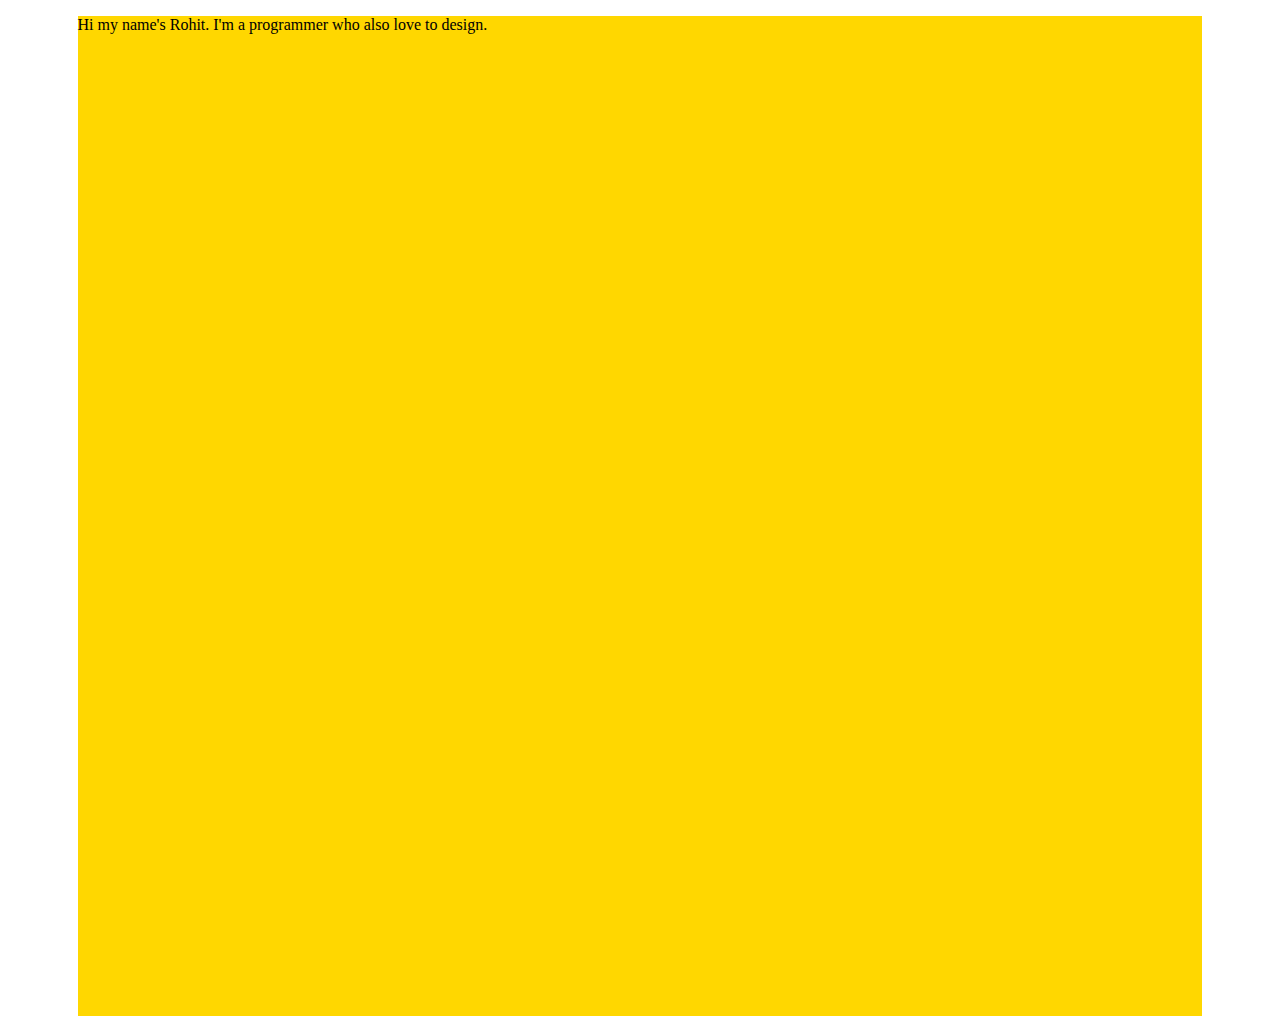
==== index.html @ 49649c38 "Added basic div container and intro text to html file, and basic color and alignment to css file." ====
<!DOCTYPE html>
<html lang="en">

	<head>
		<title>Portfolio</title>
		<meta charset="utf-8">
		<link rel="stylesheet" href="index.css">
	</head>

	<body>
	
		<div id="intro-content">
			<p> Hi my name's Rohit. I'm a programmer who also love to design. </p>

		</div>

	</body>


</html>
---- index.css ----
#intro-content {
  margin-left: 5.5%;
  margin-right: 5.5%;
  background-color: gold;
  height:1000px;
}
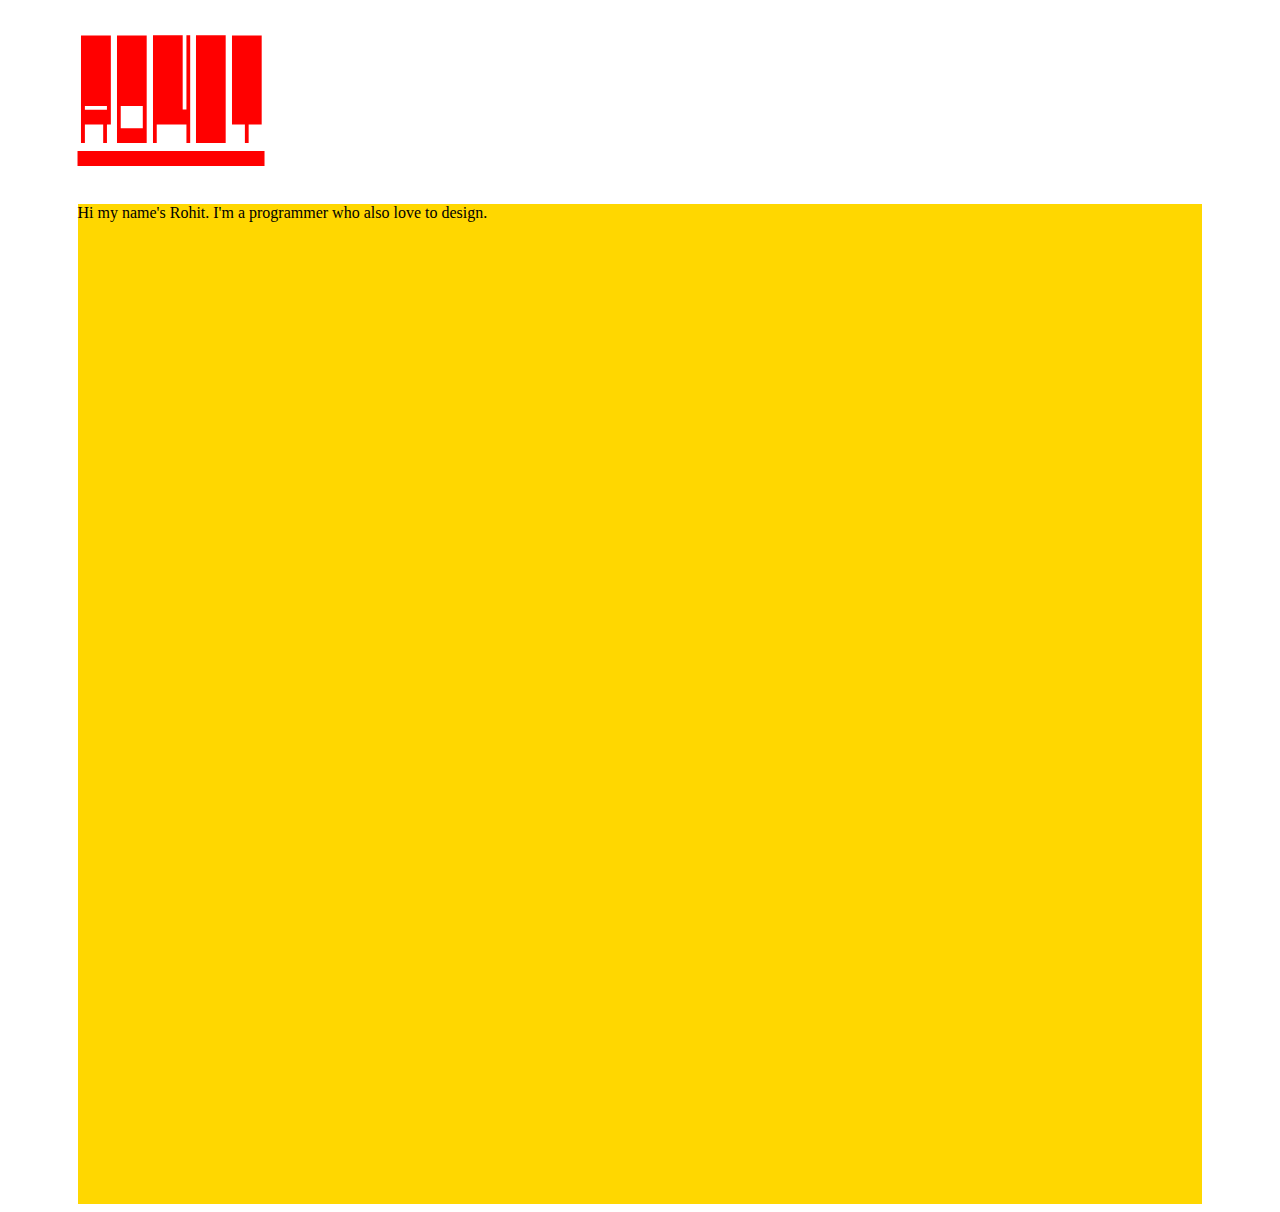
==== commit e474e18e: "Added logo text to html, styling to css, and corresponding font file." ====
--- a/index.html
+++ b/index.html
@@ -8,10 +8,11 @@
 	</head>
 
 	<body>
-	
+		<div id="logo">
+			<a href="index.html">Rohit</a>
+		</div>
 		<div id="intro-content">
 			<p> Hi my name's Rohit. I'm a programmer who also love to design. </p>
-
 		</div>
 
 	</body>
--- a/index.css
+++ b/index.css
@@ -1,9 +1,25 @@
 
 #intro-content {
-  margin-left: 5.5%;
-  margin-right: 5.5%;
-  background-color: gold;
-  height:1000px;
+	margin-left: 5.5%;
+	margin-right: 5.5%;
+	background-color: gold;
+	height:1000px;
 }
 
+#logo {
+	color: red;
+    	font-family: BLOCKS;
+    	font-size: 150px;
+	padding-left:5.5%;
 
+}
+
+a {
+	color: red;
+}
+
+@font-face {
+    	font-family: BLOCKS;
+    	src: url(fonts/BLOCKS-ONBLOCKS.otf);
+}
+
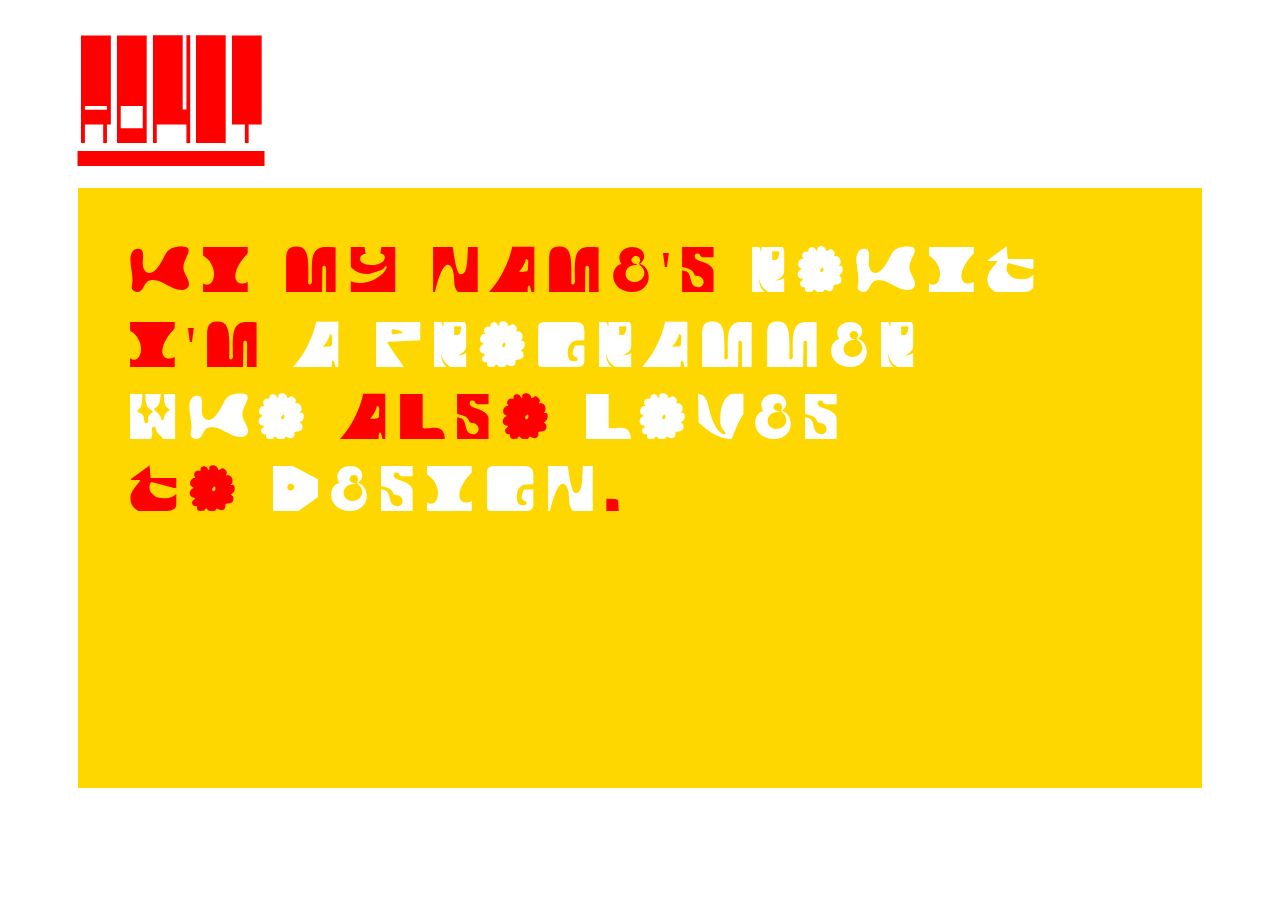
==== commit 40b4d6f8: "Added styling to intro text and corresponding font file." ====
--- a/index.html
+++ b/index.html
@@ -12,7 +12,11 @@
 			<a href="index.html">Rohit</a>
 		</div>
 		<div id="intro-content">
-			<p> Hi my name's Rohit. I'm a programmer who also love to design. </p>
+
+			<p>Hi my name's <span class="white">Rohit</span></p>
+			<p>I'm  <span class="white">a programmer</span></p>
+			<p><span class="white">who</span> also  <span class="white">loves</span></p>
+			<p>to <span class="white">design</span>.</p>
 		</div>
 
 	</body>
--- a/index.css
+++ b/index.css
@@ -3,7 +3,21 @@
 	margin-left: 5.5%;
 	margin-right: 5.5%;
 	background-color: gold;
-	height:1000px;
+	height:500px;
+
+	color: red;
+  	font-family: DTDumplingDisplay;
+	font-size: 60px;
+	letter-spacing: .15em;
+	
+	padding: 50px;
+
+}
+
+p {
+
+	margin: 0;
+
 }
 
 #logo {
@@ -14,12 +28,23 @@
 
 }
 
+.white {
+
+	color: white;
+
+}
+
 a {
 	color: red;
 }
 
 @font-face {
     	font-family: BLOCKS;
-    	src: url(fonts/BLOCKS-ONBLOCKS.otf);
+    	src: url(./fonts/BLOCKS-ONBLOCKS.otf);
 }
 
+@font-face {
+    	font-family: DTDumplingDisplay;
+    	src: url(./fonts/DTDumplingDisplay-Regular.otf);
+}
+
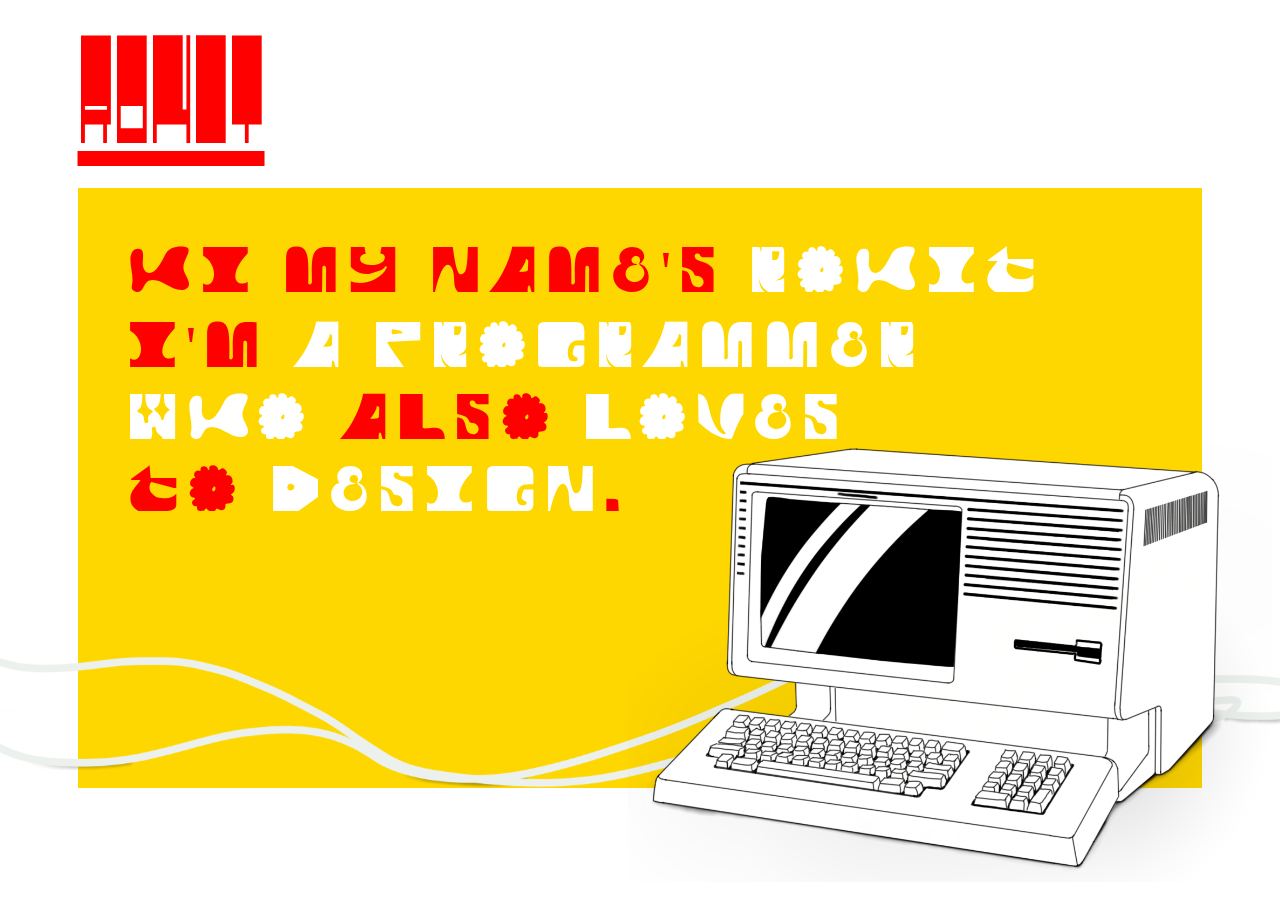
==== commit 541f8352: "Added hyperlinked computer artwork with hover animations displaying text." ====
--- a/index.html
+++ b/index.html
@@ -12,12 +12,22 @@
 			<a href="index.html">Rohit</a>
 		</div>
 		<div id="intro-content">
+			<p>Hi my name's <span class="white">Rohit </span></p>
+			<p>I'm<span class="white"> a programmer </span></p>
+			<p><span class="white">who </span>also <span class="white">loves </span></p>
+			<p>to <span class="white">design</span>.</p>
+	
+			<img id="cables" src="./images/cables.png" alt="cables">
 
-			<p>Hi my name's <span class="white">Rohit</span></p>
-			<p>I'm  <span class="white">a programmer</span></p>
-			<p><span class="white">who</span> also  <span class="white">loves</span></p>
-			<p>to <span class="white">design</span>.</p>
+			<a href="resume.html">
+				<div id="lisa-artwork">
+					<img class="computer" src="./images/computer1.png" alt="computer1">
+					<img class="computer" src="./images/computer2.png" alt="computer2">
+				</div>
+			</a>
+
 		</div>
+		
 
 	</body>
 
--- a/index.css
+++ b/index.css
@@ -12,6 +12,39 @@
 	
 	padding: 50px;
 
+}
+
+#lisa-artwork {
+	position: relative;
+	!padding-left: 500px;
+}
+
+.computer {
+	position: absolute;
+    	height: 450px; 
+
+	left: 500px;
+	top: -100px;
+}
+
+#cables {
+
+	position: absolute;
+	height: 300px;
+
+	left: -225px;
+	top: 500px;
+
+}
+
+#lisa-artwork img:last-child {
+	display: none;  
+}
+#lisa-artwork:hover img:last-child {
+ 	display: inline;  
+}
+#lisa-artwork:hover img:first-child {
+	display: none;  
 }
 
 p {
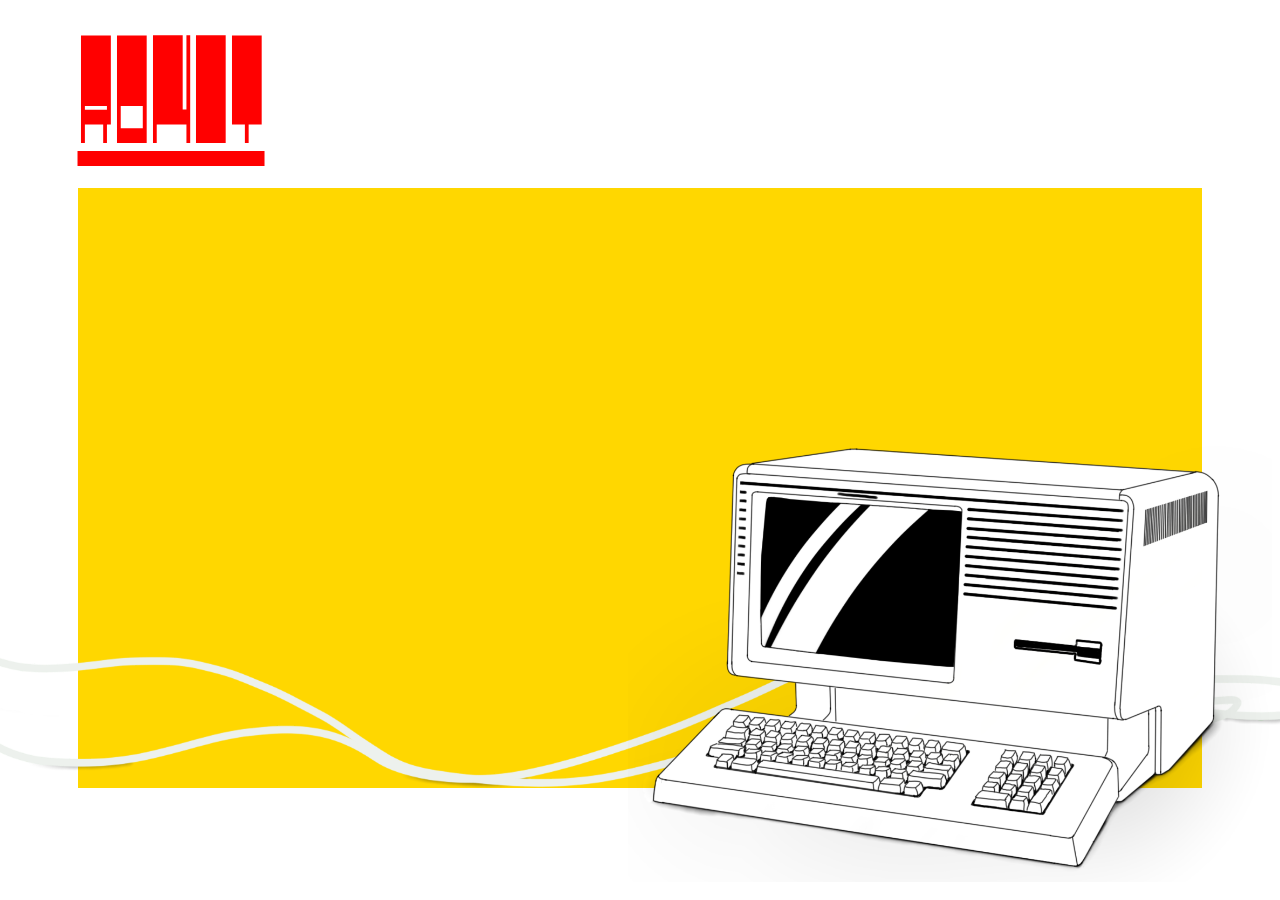
==== commit c85d0d2e: "Added typing animation to index page." ====
--- a/index.html
+++ b/index.html
@@ -12,19 +12,27 @@
 			<a href="index.html">Rohit</a>
 		</div>
 		<div id="intro-content">
-			<p>Hi my name's <span class="white">Rohit </span></p>
-			<p>I'm<span class="white"> a programmer </span></p>
-			<p><span class="white">who </span>also <span class="white">loves </span></p>
-			<p>to <span class="white">design</span>.</p>
-	
+			<div id="intro-text">
+				<p class="text">Hi my name's <span class="white">Rohit </span></p>
+				<p class="text">I'm<span class="white"> a programmer </span></p>
+				<p class="text"><span class="white">who </span>also <span class="white">loves </span></p>
+				<p class="text">to <span class="white">design</span>.</p>
+			</div>
+
 			<img id="cables" src="./images/cables.png" alt="cables">
+			
+			<div id="lisa-artwork">
 
-			<a href="resume.html">
-				<div id="lisa-artwork">
-					<img class="computer" src="./images/computer1.png" alt="computer1">
-					<img class="computer" src="./images/computer2.png" alt="computer2">
-				</div>
-			</a>
+				<a href="resume.html"><img id="screen-off" src="./images/computer1.png" alt="computer1"></a>
+				<a href="resume.html"><img id="screen-on" src="./images/computer2.png" alt="computer2"></a>
+
+			</div>
+
+			<div id="fingerprint-container">
+
+				<a href="bio.html"><img id="fingerprint" src="./images/fingerprint.png" alt="fingerprint"></a>
+
+			</div>
 
 		</div>
 		
--- a/index.css
+++ b/index.css
@@ -4,28 +4,49 @@
 	margin-right: 5.5%;
 	background-color: gold;
 	height:500px;
+	
+	padding: 50px;
+
+}
+
+#intro-text {
+
+	margin-right: 15%;
+
+}
+
+.text {
 
 	color: red;
   	font-family: DTDumplingDisplay;
 	font-size: 60px;
-	letter-spacing: .15em;
-	
-	padding: 50px;
+
+	overflow: hidden;
+  	border-right: .15em solid red;
+  	white-space: nowrap;
+  	margin: 0;
+  	letter-spacing: .15em;
 
 }
 
 #lisa-artwork {
 	position: relative;
-	!padding-left: 500px;
-}
-
-.computer {
+}
+
+#screen-off {
 	position: absolute;
     	height: 450px; 
 
 	left: 500px;
 	top: -100px;
 }
+#screen-on {
+	position: absolute;
+    	height: 450px; 
+
+	left: 500px;
+	top: -100px;
+}
 
 #cables {
 
@@ -37,15 +58,43 @@
 
 }
 
-#lisa-artwork img:last-child {
+
+#fingerprint {
+
+	position: absolute;
+	height: 150px;
+
+	left: 1050px;
+	top: 250px;
+
+	transform: rotate(26.5deg);
+
+}
+
+#lisa-artwork img#screen-on {
 	display: none;  
 }
-#lisa-artwork:hover img:last-child {
+#lisa-artwork:hover img#screen-on {
  	display: inline;  
 }
-#lisa-artwork:hover img:first-child {
+#lisa-artwork:hover img#screen-off {
 	display: none;  
 }
+
+#fingerprint-container { 
+
+	opacity: 0%;
+	transition: all 1s ease;
+
+}
+
+#lisa-artwork:hover + #fingerprint-container { 
+
+	opacity: 100%;
+	transition: all 5s ease;
+
+}
+
 
 p {
 
@@ -61,6 +110,100 @@
 
 }
 
+
+#intro-text p:nth-child(1) {
+	opacity: 0;
+	animation:
+	typing-line1 3.5s steps(30, end) forwards,
+    	cursor .5s step-end infinite;
+}
+#intro-text p:nth-child(2) {
+  	opacity: 0;
+  	animation: 
+   	typing-line2 3.5s steps(30, end) forwards,
+    	cursor .5s step-end infinite;
+  	animation-delay: 3.7s;
+}
+#intro-text p:nth-child(3) {
+  	opacity: 0;
+  	animation: 
+    	typing-line3 3.5s steps(30, end) forwards,
+    	cursor .5s step-end infinite;
+  	animation-delay: 7.4s;
+}
+#intro-text p:nth-child(4) {
+  	opacity: 0;
+  	animation: 
+    	typing-end 2.5s steps(30, end) forwards,
+    	cursor .5s step-end infinite;
+  	animation-delay: 11s;
+}
+
+@keyframes typing-line1 {
+  	1% {
+    		opacity: 1;
+  	}
+  	from { width: 0 }
+  	to { width: 950px }
+  	99.9% {
+    		border-right: .15em solid red;
+  	}
+  	100% {
+    		opacity: 1;
+    		border: none;
+  	}
+}
+@keyframes typing-line2 {
+  	1% {
+    		opacity: 1;
+  	}
+  	from { width: 0 }
+  	to { width: 850px }
+  	99.9% {
+    		border-right: .15em solid red;
+  	}
+  	100% {
+    		opacity: 1;
+    		border: none;
+  	}
+}
+@keyframes typing-line3 {
+  	1% {
+    		opacity: 1;
+  	}
+  	from { width: 0 }
+  	to { width: 750px }
+  	99.9% {
+    		border-right: .15em solid red;
+  	}
+  	100% {
+    		opacity: 1;
+    		border: none;
+  	}
+}
+
+@keyframes typing-end {
+  	1% {
+    		opacity: 1;
+  	}
+  	from { width: 0 }
+  	to { width: 500px }
+  	99.9% {
+    		border-right: .15em solid red;
+  	}
+  	100% {
+    		opacity: 1;
+  	}
+}
+
+/* The typewriter cursor effect */
+@keyframes cursor{
+  	from, to { border-color: transparent }
+  	50% { border-color: red }
+}
+
+
+
 .white {
 
 	color: white;
